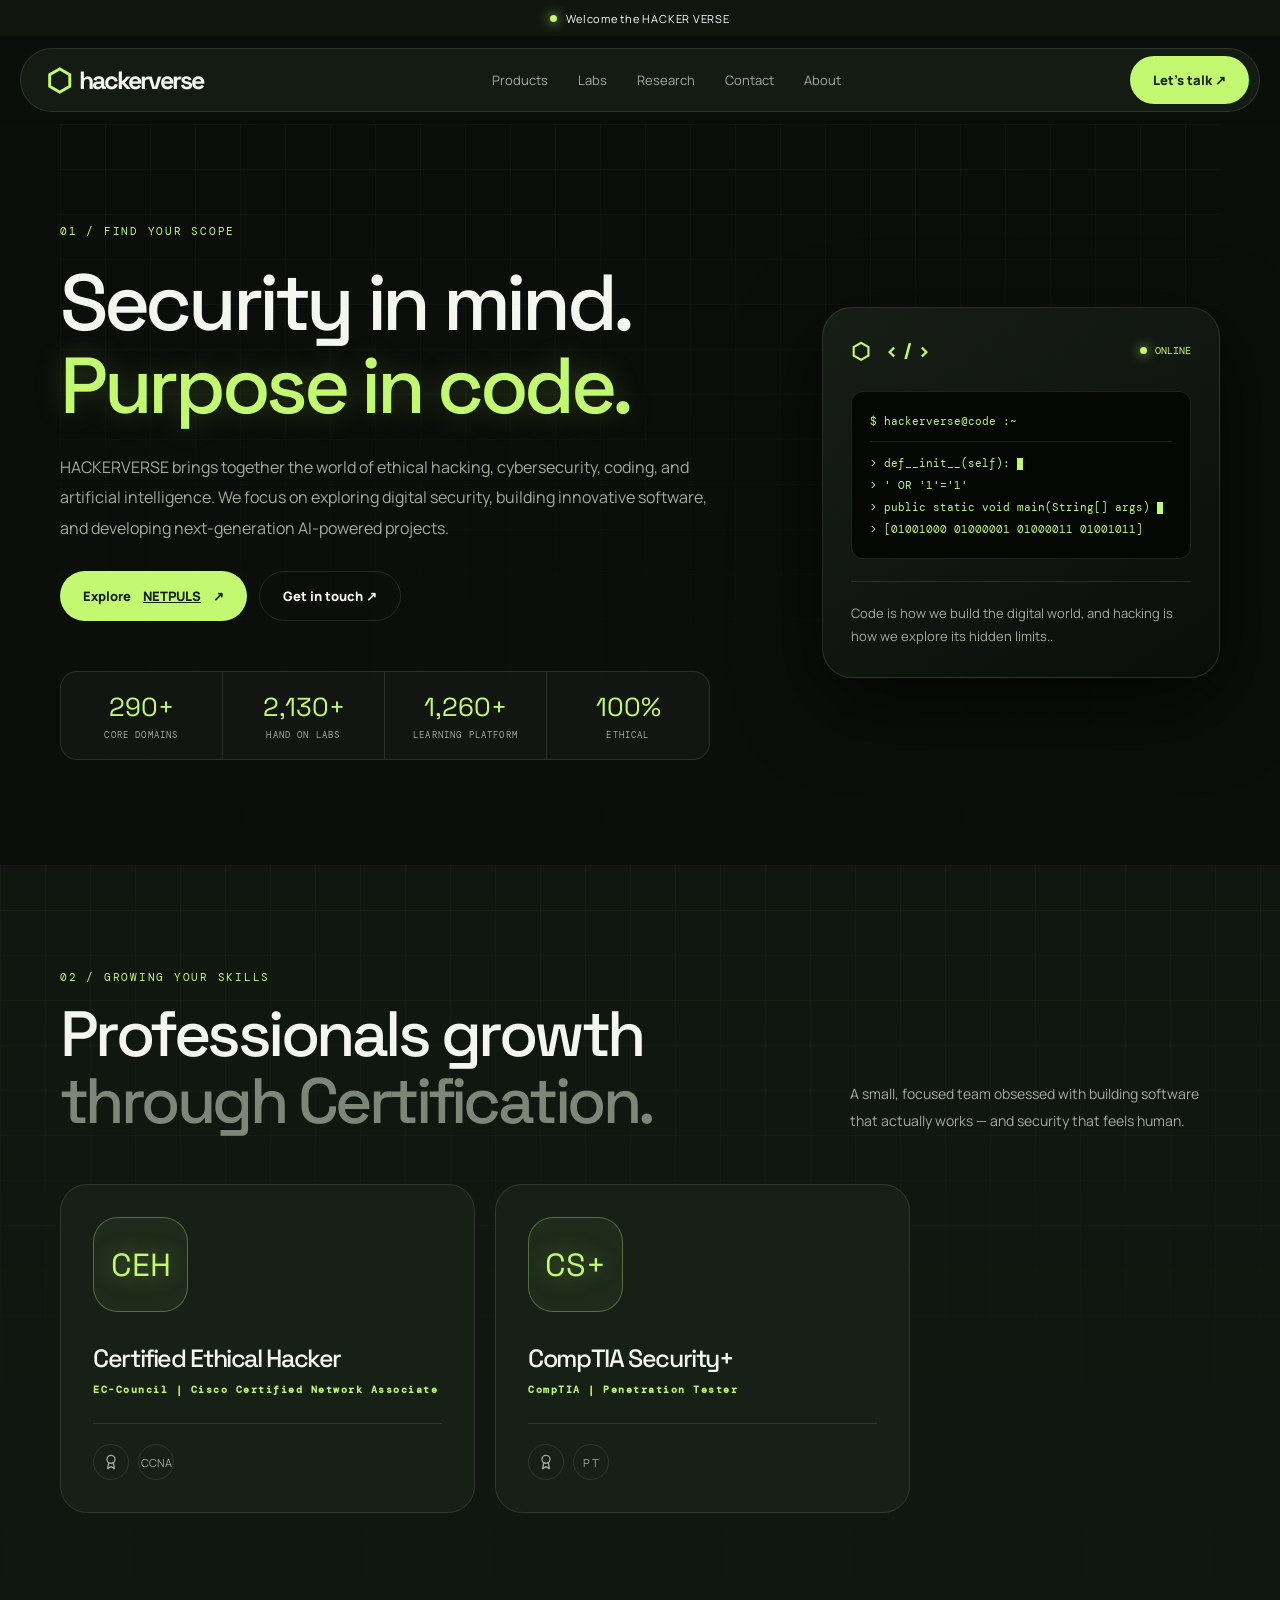
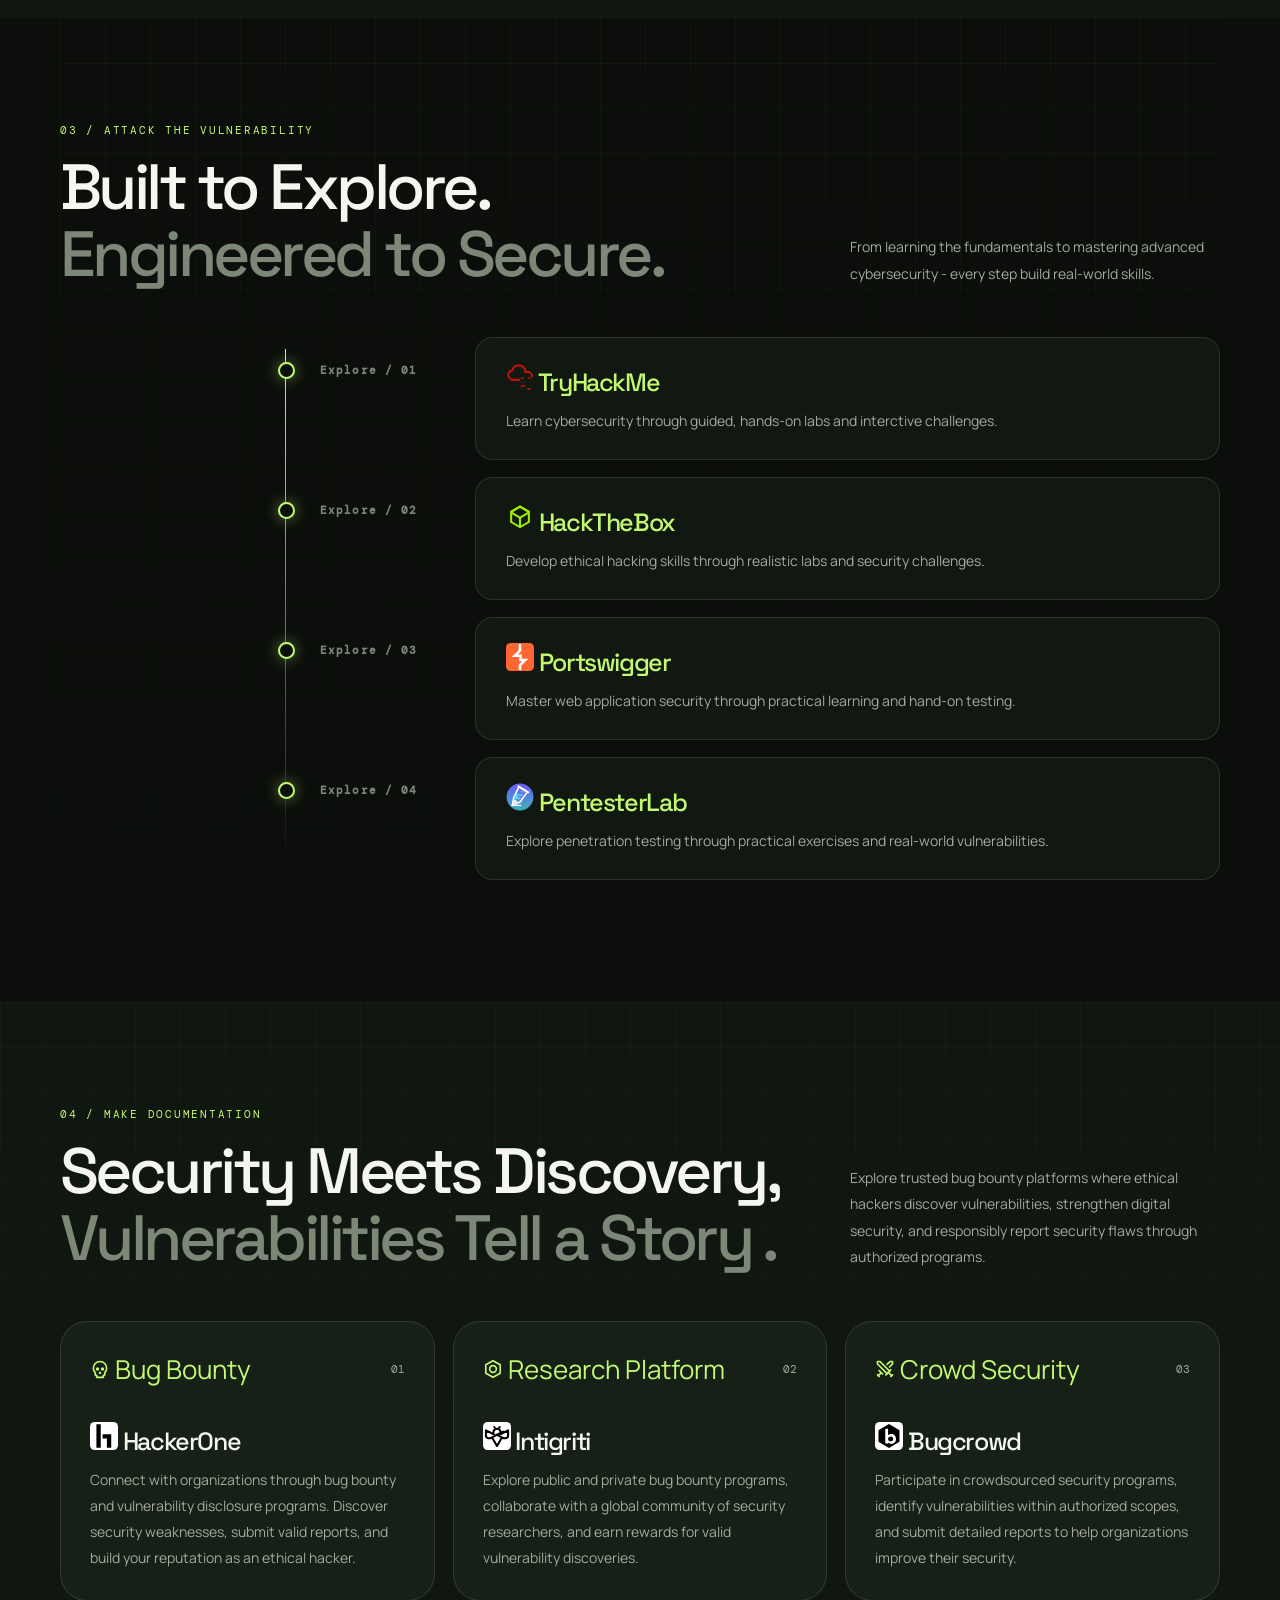
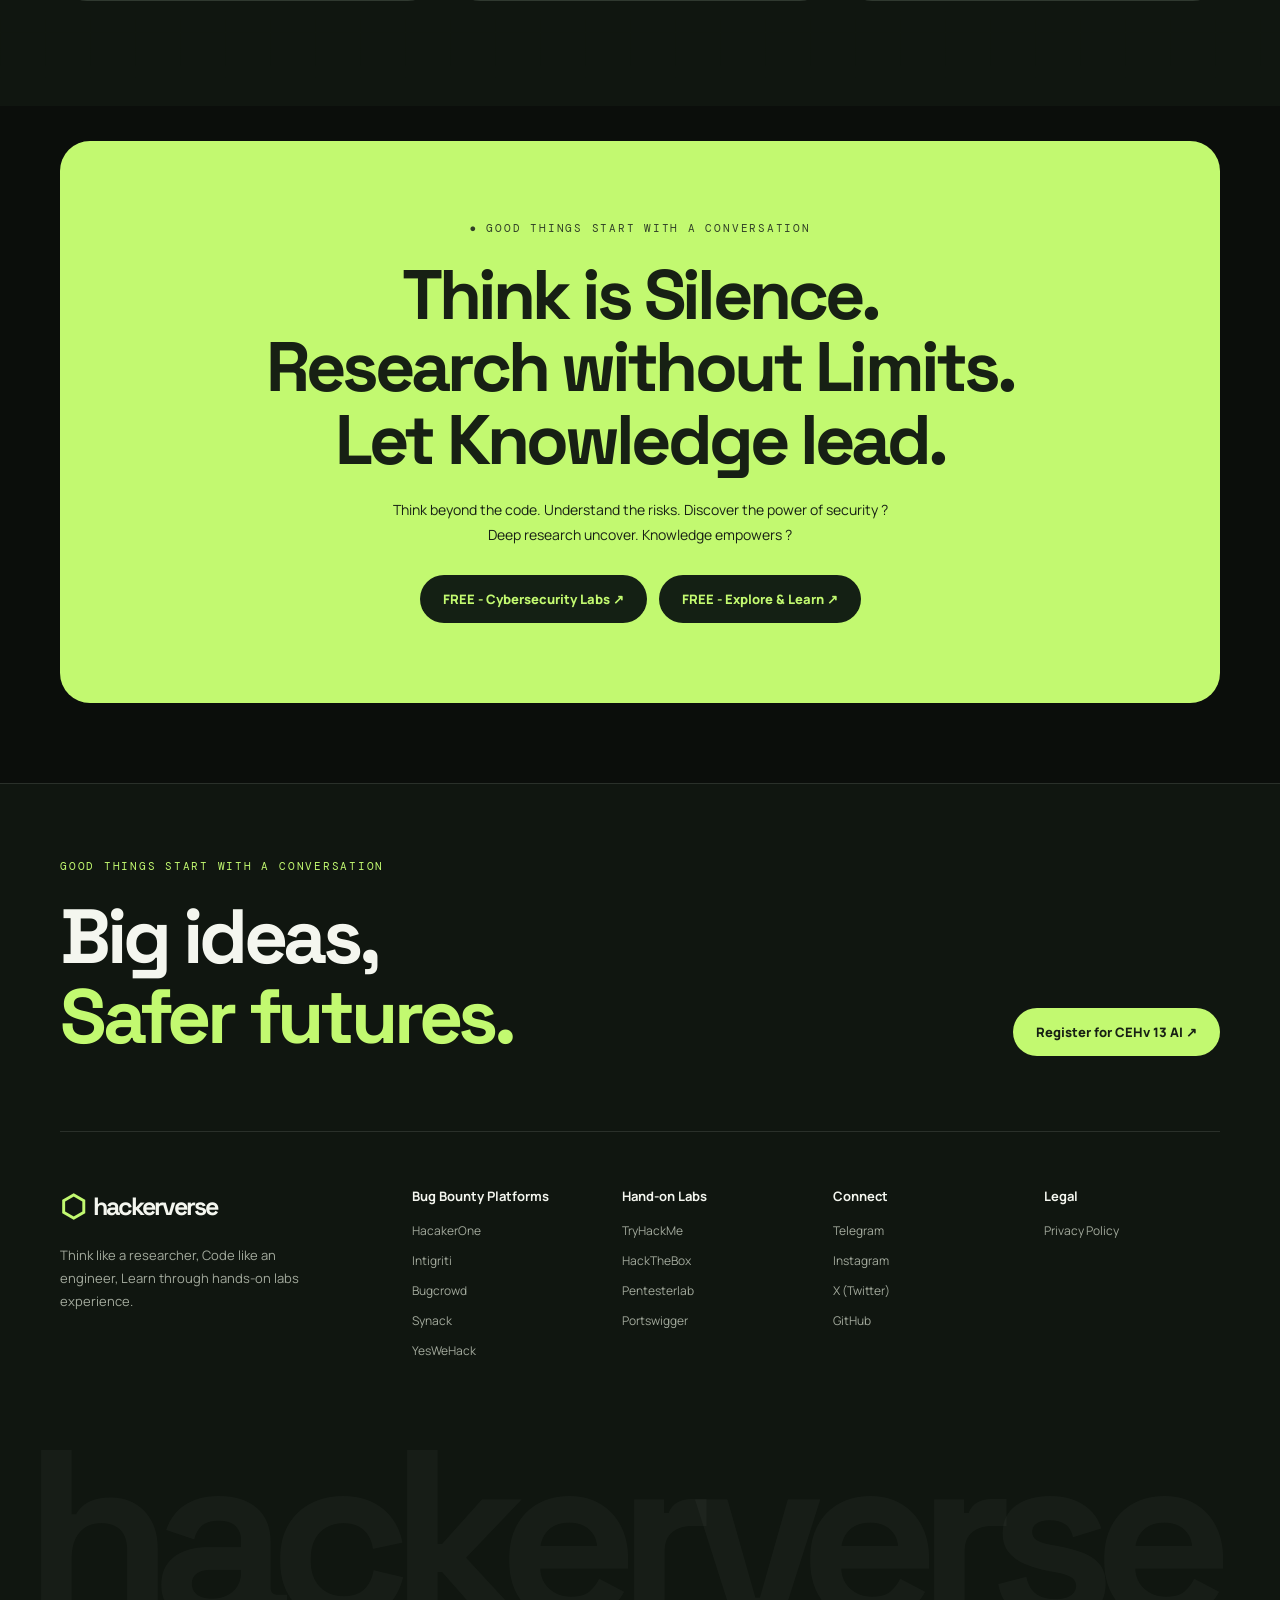
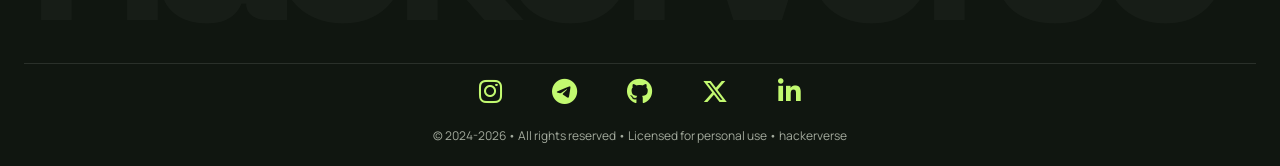
==== index.html @ e8ab925d "Add files via upload" ====
<!DOCTYPE html>
<html lang="en">
<head>
  <meta charset="UTF-8">
  <meta name="viewport" content="width=device-width, initial-scale=1.0">
  <meta name="description" content="Learn about HACKERVERSE — cybersecurity, secure software, our story, values and team.">
  <title>hackerverse</title>
  <link rel="preconnect" href="https://fonts.googleapis.com">
  <link rel="preconnect" href="https://fonts.gstatic.com" crossorigin>
  <link href="https://fonts.googleapis.com/css2?family=DM+Mono:wght@400;500&family=Manrope:wght@400;500;600;700;800&family=Space+Grotesk:wght@400;500;600;700&display=swap" rel="stylesheet">
  <link rel="stylesheet" href="https://cdnjs.cloudflare.com/ajax/libs/font-awesome/6.7.2/css/all.min.css">
  <link rel="stylesheet" href="style.css">
  <link rel="icon" type="image/png" href="logo.jpg">
</head>
<body>
  <!-- Top bar -->
  <div class="scanline"></div>
  <div class="offer-bar"><span class="live-dot"></span>Welcome the HACKER VERSE</span></div>
  <!-- nav bar -->
  <header class="site-header">
    <nav class="navbar">
      <a class="brand" href="#hackerverse.html"><span class="brand-icon">⬡</span>hackerverse</a>
      <div class="nav-links" id="navLinks">
        <a href="#products">Products</a>
        <a href="#journey">Labs</a>
        <a href="#values">Research</a>
        <a href="#social-links">Contact</a>
        <a href="#about">About</a>
      </div>
      <a class="nav-cta" href="page.html">Let's talk ↗</a>
      <button class="menu-toggle" id="menuToggle" aria-label="Toggle navigation" aria-expanded="false">☰</button>
    </nav>
  </header>
      <!-- page 1 Scope -->
  <main id="about">
    <section class="hero section-grid">
      <div class="hero-copy">
        <p class="eyebrow">01 / FIND YOUR SCOPE</p>
        <h1>Security in mind.<br><span>Purpose in code.</span></h1>
        <p class="intro">HACKERVERSE brings together the world of ethical hacking, cybersecurity, 
                         coding, and artificial intelligence. We focus on exploring digital security, 
                         building innovative software, and developing next-generation AI-powered projects.</p>
        <div class="button-row">
          <a class="button primary" href="https://netplus-mu.vercel.app/">Explore<u>NETPULS</u>↗</a>
         <a class="button secondary" href="page.html">Get in touch ↗</a>
        </div>
        <div class="stats">
          <div><strong>290+</strong><small>CORE DOMAINS</small></div>
          <div><strong>2,130+</strong><small>HAND ON LABS</small></div>
          <div><strong>1,260+</strong><small>LEARNING PLATFORM</small></div>
          <div><strong>100%</strong><small>ETHICAL</small></div>
        </div>
      </div>
      <!-- terminal card -->
      <aside class="terminal-card">
        <div class="terminal-top"><div class="terminal-icons"><b>⬡</b><b>&lt; / &gt;</b></div><span class="online"><i></i> ONLINE</span></div>
        <div class="terminal">
          <p class="terminal-title">$ hackerverse@code :~</p>
          <p class="success"><span>&gt;</span> def__init__(self): <i class="cursor"></i></p>
          <p class="success"><span>&gt;</span> ' OR '1'='1' </p>
          <p class="success"><span>&gt;</span> public static void main(String[] args)  <i class="cursor"></i></p>
          <p class="success"><span>&gt;</span> [01001000 01000001 01000011 01001011] </p>
        </div>
        <p class="terminal-note">Code is how we build the digital world, and hacking is how we explore its hidden limits..</p>
      </aside>
    </section>
    <!-- page 2 Skills-->
    <section class="team section" id="team">
      <div class="section-heading">
        <div><p class="eyebrow">02 / GROWING YOUR SKILLS</p><h2> Professionals growth<br><span> through Certification. </span></h2></div>
        <p>A small, focused team obsessed with building software that actually works — and security that feels human.</p>
      </div>
      <div class="team-grid">
        <article class="person-card"><div class="avatar">CEH</div>
          <h3><a href=""> Certified Ethical Hacker</a></h3>
          <p class="role"><strong>EC-Council | Cisco Certified Network Associate</strong></p>
          <div class="social"><a href="https://www.eccouncil.org/train-certify/certified-ethical-hacker-ceh/" download title="Certificate">
              <svg xmlns="http://www.w3.org/2000/svg" width="16" height="16" viewBox="0 0 24 24" fill="none" stroke="currentColor" stroke-width="2" stroke-linecap="round" stroke-linejoin="round">
                <circle cx="12" cy="8" r="6"></circle>
                <path d="M15.477 12.89 17 22l-5-3-5 3 1.523-9.11"></path>
              </svg>
            </a>
            <a href="https://www.cisco.com/site/us/en/learn/training-certifications/exams/list.html" target="_blank">CCNA </a>
          </div>
        </article>
        <article class="person-card"><div class="avatar">CS+</div>
          <h3><a href=""> CompTIA Security+</a></h3>
          <p class="role"><strong>CompTIA | Penetration Tester</strong></p>
          <div class="social"><a href="https://www.comptia.org/en-us/certifications/#all" download title="Certificate">
              <svg xmlns="http://www.w3.org/2000/svg" width="16" height="16" viewBox="0 0 24 24" fill="none" stroke="currentColor" stroke-width="2" stroke-linecap="round" stroke-linejoin="round">
                <circle cx="12" cy="8" r="6"></circle>
                <path d="M15.477 12.89 17 22l-5-3-5 3 1.523-9.11"></path>
              </svg>
            </a>
            <a href="https://cybersecurityguide.org/careers/penetration-tester/" target="_blank">P T</a>
          </div>
        </article>
      </div>
    </section>
    <!-- page 3 Vulnerability -->
    <section class="journey section" id="journey">
      <div class="section-heading"><div><p class="eyebrow">03 / ATTACK THE VULNERABILITY</p><h2>Built to Explore.<br><span>Engineered to Secure.</span></h2></div><p> From learning the fundamentals to mastering advanced cybersecurity - every step build real-world skills.</p></div>
      <div class="timeline">
        <article><time><strong>Explore / 01</strong></time><div><h3><a href="https://tryhackme.com/hacktivities"> <svg width="28" height="28" viewBox="0 0 24 24" fill="none" xmlns="http://www.w3.org/2000/svg">
  <!-- Red Cloud Outline -->
  <path d="M11.5 14.5H6C3.8 14.5 2 12.7 2 10.5C2 8.5 3.5 6.8 5.4 6.5C5.9 3.9 8.2 2 11 2C14.1 2 16.7 4.5 16.7 7.6C16.7 7.7 16.7 7.8 16.7 7.9C17.2 7.7 17.8 7.6 18.4 7.6C20.6 7.6 22.4 9.4 22.4 11.6" stroke="#C11111" stroke-width="1.8" stroke-linecap="round" stroke-linejoin="round"/>
  <!-- Binary Digits -->
  <g font-family="monospace, sans-serif" font-weight="bold" font-size="3.6">
    <text x="12.5" y="13.8" fill="#C11111">10</text>
    <text x="18.2" y="13.8" fill="#C11111">10</text>
    <text x="12.5" y="17.2" fill="#222222">1110</text>
    <text x="12.2" y="20.4" fill="#C11111">0101</text>
    <text x="19.5" y="20.4" fill="#222222">01</text>
    <text x="12.2" y="23.2" fill="#222222">01</text>
    <text x="17.8" y="23.2" fill="#C11111">010</text>
  </g>
</svg> TryHackMe</a></h3>
<p> Learn cybersecurity through guided, hands-on labs and interctive challenges.</p></div></article>

        <article><time><strong>Explore / 02</strong></time><div><h3><a href="https://profile.hackthebox.com/dashboard"> <svg width="28" height="28" viewBox="0 0 24 24" fill="none" xmlns="http://www.w3.org/2000/svg">
  <path d="M12 2L3.5 6.9V16.7L12 21.6L20.5 16.7V6.9L12 2ZM12 4.3L18.2 7.9L12 11.5L5.8 7.9L12 4.3ZM5.3 9.7L11.1 13.1V19.2L5.3 15.8V9.7ZM12.9 19.2V13.1L18.7 9.7V15.8L12.9 19.2Z" fill="#9FEF00"/></svg> HackTheBox</a></h3>
  <p> Develop ethical hacking skills through realistic labs and security challenges.</p></div></article>

        <article><time><strong>Explore / 03</strong></time><div><h3><a href="https://portswigger.net/web-security/all-topics"> <svg width="28" height="28" viewBox="0 0 24 24" fill="none" xmlns="http://www.w3.org/2000/svg">
  <rect width="24" height="24" rx="4" fill="#FF6633"/>
  <path d="M12 2V6.5L7.5 11H12.5V14.5H16.5L12 19V22" stroke="#FFFFFF" stroke-width="2.2" stroke-linecap="square" stroke-linejoin="miter"/></svg> Portswigger</a></h3>
<p> Master web application security through practical learning and hand-on testing.</p></div></article>

        <article><time><strong>Explore / 04</strong></time><div><h3><a href="https://pentesterlab.com/exercises/web-for-pentester"> <svg width="28" height="28" viewBox="0 0 24 24" fill="none" xmlns="http://www.w3.org/2000/svg">
  <defs>
    <linearGradient id="pl_grad" x1="12" y1="0" x2="12" y2="24" gradientUnits="userSpaceOnUse">
      <stop offset="0%" stop-color="#6B57FF"/>
      <stop offset="100%" stop-color="#3DB3B8"/>
    </linearGradient>
  </defs>
  <circle cx="12" cy="12" r="11.5" fill="url(#pl_grad)"/>
  <!-- Pencil/Test tube body -->
  <path d="M11.2 3.2L18.4 7.6L11.8 16.5L5.5 18.6L6.8 12.1L11.2 3.2Z" stroke="#FFFFFF" stroke-width="1.4" stroke-linejoin="round"/>
  <path d="M10.5 2.8L19.1 8" stroke="#FFFFFF" stroke-width="1.6" stroke-linecap="round"/>
  <!-- Liquid -->
  <path d="M8.5 9.2C10.5 8.8 12.2 10.2 14.5 9.8L11.5 14.2C10.5 13.5 9.2 13.5 8.2 14.2L6.8 12.5L8.5 9.2Z" fill="#68D8F8"/>
  <!-- Bubbles -->
  <circle cx="13.2" cy="7.5" r="0.7" fill="#68D8F8"/>
  <circle cx="14.6" cy="7.1" r="0.4" fill="#68D8F8"/>
  <circle cx="10.5" cy="11.2" r="0.7" fill="#5178D3"/>
  <circle cx="12.1" cy="11.6" r="0.9" fill="#5178D3"/>
  <circle cx="10.8" cy="12.8" r="0.5" fill="#5178D3"/>
  <!-- Tip & bottom line -->
  <path d="M7.2 14.2L5.5 18.6L10.2 16.4L9.2 15.2L7.2 14.2Z" fill="#E6E7E8"/>
  <path d="M5.2 19.2H12.5" stroke="#FFFFFF" stroke-width="1.2" stroke-linecap="round"/>
    </svg> PentesterLab</a></h3>
    <p> Explore penetration testing through practical exercises and real-world vulnerabilities.</p></div></article>
      
      </div>
    </section>
    <!-- page 4 Documentation -->
    <section class="values section" id="values">
      <div class="section-heading"><div><p class="eyebrow">04 / MAKE DOCUMENTATION</p><h2>Security Meets Discovery,<br><span>Vulnerabilities Tell a Story .</span>
      </h2></div><p>Explore trusted bug bounty platforms where ethical hackers discover vulnerabilities, strengthen digital security, and responsibly report security flaws through authorized programs.</p></div>
      <div class="values-grid">
        <!-- Skull -->
        <article class="value-card"><div class="value-top"><span><svg width="20" height="20" viewBox="0 0 24 24" fill="none" stroke="currentColor" stroke-width="2" stroke-linecap="round" stroke-linejoin="round">
          <circle cx="9" cy="12" r="1"></circle>
          <circle cx="15" cy="12" r="1"></circle>
          <path d="M8 20v2h8v-2"></path> 
          <path d="m12.5 17-.5-1-.5 1h1z"></path>
          <path d="M16 20a2 2 0 0 0 1.56-3.25 8 8 0 1 0-11.12 0A2 2 0 0 0 8 20"></path>
            </svg> Bug Bounty</span><small>01</small>
          </div>
          <h3><a href="https://hackerone.com/opportunities/all"><svg width="28" height="28" viewBox="0 0 24 24" fill="none" xmlns="http://www.w3.org/2000/svg">
  <rect width="24" height="24" rx="4" fill="#FFFFFF"/>
  <path d="M5.5 2H9.2V22H5.5V2ZM14.5 10.5H18.2V22H14.5V10.5ZM10.8 10.5H14.5V14.2H10.8V10.5Z" fill="#000000"/>
</svg> HackerOne</a>
          </h3><p>Connect with organizations through bug bounty and vulnerability disclosure programs. Discover security weaknesses, submit valid reports, and build your reputation as an ethical hacker.</p>
        </article>
        <!-- Hexagon -->
        <article class="value-card"><div class="value-top"><span><svg width="20" height="20" viewBox="0 0 24 24" fill="none" stroke="currentColor" stroke-width="2" stroke-linecap="round" stroke-linejoin="round">
            <polygon points="12 2 20.66 7 20.66 17 12 22 3.34 17 3.34 7 12 2"></polygon>
            <circle cx="12" cy="12" r="4"></circle>
            </svg> Research Platform</span><small>02</small>
            </div>
            <h3><a href="https://www.intigriti.com/researchers"> <svg width="28" height="28" viewBox="0 0 24 24" fill="none" xmlns="http://www.w3.org/2000/svg">
  <rect width="24" height="24" rx="4" fill="#FFFFFF"/>
  <!-- Antennae -->
  <path d="M9.5 4.2L11 5.8M14.5 4.2L13 5.8" stroke="#000000" stroke-width="1.5" stroke-linecap="round"/>
  <!-- Head & Thorax -->
  <path d="M8.8 10.2C8.8 7.5 10.2 5.8 12 5.8C13.8 5.8 15.2 7.5 15.2 10.2" stroke="#000000" stroke-width="1.8" stroke-linecap="round"/>
  <!-- Wings -->
  <path d="M9.2 10.5L2.5 7.2V11.8C2.5 13.5 4.5 14.5 7.5 13.5" stroke="#000000" stroke-width="1.8" stroke-linecap="round" stroke-linejoin="round"/>
  <path d="M14.8 10.5L21.5 7.2V11.8C21.5 13.5 19.5 14.5 16.5 13.5" stroke="#000000" stroke-width="1.8" stroke-linecap="round" stroke-linejoin="round"/>
  <!-- Body / Abdomen -->
  <path d="M17.2 8.2L7.8 13.2L12 20.5L16.2 13.2L11.5 10.8" stroke="#000000" stroke-width="1.8" stroke-linecap="round" stroke-linejoin="round"/>
</svg> Intigriti</a>
            </h3><p>Explore public and private bug bounty programs, collaborate with a global community of security researchers, and earn rewards for valid vulnerability discoveries.</p>
        </article>
        <!-- Swords -->
        <article class="value-card"><div class="value-top"><span><svg width="20" height="20" viewBox="0 0 24 24" fill="none" stroke="currentColor" stroke-width="2" stroke-linecap="round" stroke-linejoin="round">
            <polyline points="14.5 17.5 3 6 3 3 6 3 17.5 14.5"></polyline>
            <line x1="13" y1="19" x2="19" y2="13"></line>
            <line x1="16" y1="16" x2="20" y2="20"></line>
            <line x1="19" y1="21" x2="21" y2="19"></line>
            <polyline points="14.5 6.5 18 3 21 3 21 6 17.5 9.5"></polyline>
            <line x1="5" y1="14" x2="9" y2="18"></line>
            <line x1="7" y1="17" x2="4" y2="20"></line>
            <line x1="3" y1="19" x2="5" y2="21"></line>
           </svg> Crowd Security</span><small>03</small>
           </div>
           <h3><a href="https://www.bugcrowd.com/resources/"> <svg width="28" height="28" viewBox="0 0 24 24" fill="none" xmlns="http://www.w3.org/2000/svg">
  <rect width="24" height="24" rx="4" fill="#FFFFFF"/>
  <!-- Black Hexagon with Cutout 'b' -->
  <path fill-rule="evenodd" clip-rule="evenodd" d="M12 1.8L21 7V17L12 22.2L3 17V7L12 1.8ZM8.8 5.8V18.5H11.2V17.5C11.8 18.2 12.8 18.7 14 18.7C16.3 18.7 18 16.9 18 14.5C18 12.1 16.3 10.3 14 10.3C12.9 10.3 11.9 10.7 11.2 11.4V5.8H8.8ZM13.5 12.5C14.8 12.5 15.6 13.4 15.6 14.5C15.6 15.6 14.8 16.5 13.5 16.5C12.1 16.5 11.2 15.6 11.2 14.5C11.2 13.4 12.1 12.5 13.5 12.5Z" fill="#000000"/>
</svg> Bugcrowd</a>
           </h3><p>Participate in crowdsourced security programs, identify vulnerabilities within authorized scopes, and submit detailed reports to help organizations improve their security.</p>
        </article>
      </div>
    </section>
    <!-- page 5 card closing -->
    <section class="closing">
      <p class="eyebrow">● GOOD THINGS START WITH A CONVERSATION</p>
      <h2>Think is Silence.<br>Research without Limits.<br>Let Knowledge lead.</h2>
      <p>Think beyond the code. Understand the risks. Discover the power of security ?<br>Deep research uncover. Knowledge empowers ?</p>
      <div class="button-row centered">
        <a class="button dark-button" href="https://labex.io/free-labs/cybersecurity"> FREE - Cybersecurity Labs ↗</a>
        <a class="button dark-button" href="https://tryhackme.com/hacktivities">FREE - Explore & Learn  ↗</a>
      </div>
    </section>
  </main>
  <!-- talking -->
  <footer id="products">
    <div class="footer-top"><div><p class="eyebrow">GOOD THINGS START WITH A CONVERSATION</p>
      <h2>Big ideas,<br><span>Safer futures.</span></h2>
    </div>
        <a class="button primary" href="book.html"  title="Booking CHE">
            Register for CEHv 13 AI ↗</a>
    </div>
  <!-- footer -->
    <div class="footer-grid">
      <div class="footer-about"><a class="brand" href="index.html"><span class="brand-icon">⬡</span>hackerverse</a><p>Think like a researcher, Code like an engineer, Learn through hands-on labs experience.</p></div>
      <div><h4>Bug Bounty Platforms</h4>
                          <a href="https://hackerone.com/opportunities/all">HacakerOne</a>
                          <a href="https://www.intigriti.com/">Intigriti</a>
                          <a href="https://www.bugcrowd.com/products/platform/">Bugcrowd</a>
                          <a href="https://www.synack.com/">Synack</a>
                          <a href="https://www.yeswehack.com/">YesWeHack</a>
      </div>
      <div><h4>Hand-on Labs</h4>
                                <a href="https://tryhackme.com/hacktivities">TryHackMe</a>
                                <a href="https://profile.hackthebox.com/dashboard">HackTheBox </a>
                                <a href="https://pentesterlab.com/exercises/web-for-pentester">Pentesterlab</a>
                                <a href="https://portswigger.net/web-security/all-topics">Portswigger</a>
      </div>
      <div><h4>Connect</h4>
                           <a href="https://web.telegram.org/k/">Telegram</a>
                           <a href="https://www.instagram.com/ch.gaurav19/">Instagram</a>
                           <a href="https://x.com/chandra04g">X (Twitter)</a>
                           <a href="https://github.com/coodingopscli">GitHub</a>
      </div>
      <!--Legal-->
       <div>
        <h4>Legal</h4>
        <a href="#privacy">Privacy Policy</a>
      </div>
      </div>
    <!-- watermark -->
    <div class="watermark">hackerverse</div>
    <!-- social area -->
    <div class="social-area" id="social-links">
      <div class="social-links">
      
        <a href="https://www.instagram.com/ch.gaurav19/" aria-label="Instagram">
          <i class="fa-brands fa-instagram"></i>
        </a>
        <a href="https://web.telegram.org/k/" aria-label="Telegram">
          <i class="fa-brands fa-telegram"></i>
        </a>
        <a href="https://github.com/coodingopscli" aria-label="GitHub">
          <i class="fa-brands fa-github"></i>
        </a>
        <a href="https://x.com/chandra04g" aria-label="Twitter">
          <i class="fa-brands fa-x-twitter"></i>
        </a>
        <a href="https://www.linkedin.com/in/chandra-gaurav-04g/" aria-label="LinkedIn">
          <i class="fa-brands fa-linkedin-in"></i>
        </a>
      </div>
      <!--Footer-->
    </div>
    <div class="copyright">© 2024-2026 • All rights reserved • Licensed for personal use • hackerverse</div>
  </footer>
  <script src="script.js"></script>
</body>
</html>
---- style.css ----
* {
    margin: 0;
    padding: 0;
    box-sizing: border-box;
}

:root {
    --navy: #101610;
    --deep: #0b0e0b;
    --panel: #151c15;
    --ice: #c2f970;
    --white: #f4f6ef;
    --gray: #a3aa9d;
    --line: rgba(255, 255, 255, .11);
}

html {
    scroll-behavior: smooth;
    scroll-padding-top: 110px;
}

body {
    font-family: "Manrope", sans-serif;
    background: var(--deep);
    color: var(--white);
    overflow-x: hidden;
}

a {
    color: inherit;
    text-decoration: none;
}

.scanline {
    position: fixed;
    inset: 0;
    pointer-events: none;
    z-index: 10;
    opacity: .08;
    background: repeating-linear-gradient(
        0deg,
        transparent 0 3px,
        rgba(255,255,255,.08) 4px
    );
}

.offer-bar {
    height: 36px;
    background: #11170f;
    display: flex;
    align-items: center;
    justify-content: center;
    gap: 9px;
    padding: 0 12px;
    font-size: 11px;
    letter-spacing: .07em;
    text-align: center;
    color: #fff;
}

.offer-bar del {
    opacity: .45;
}

.live-dot,
.online i {
    width: 7px;
    height: 7px;
    border-radius: 50%;
    background: var(--ice);
    display: inline-block;
    box-shadow: 0 0 12px var(--ice);
}

.site-header {
    position: sticky;
    top: 0;
    z-index: 20;
    padding: 12px 20px;
    background: rgba(11,14,11,.76);
    backdrop-filter: blur(18px);
}

.navbar {
    max-width: 1240px;
    margin: auto;
    height: 64px;
    border: 1px solid var(--line);
    border-radius: 50px;
    background: rgba(22,29,22,.9);
    display: flex;
    align-items: center;
    justify-content: space-between;
    padding: 0 10px 0 25px;
}

.brand {
    font-family: "Space Grotesk", sans-serif;
    font-size: 25px;
    font-weight: 700;
    letter-spacing: -2px;
    display: flex;
    align-items: center;
    gap: 9px;
}

.brand-icon {
    font-size: 30px;
    color: var(--ice);
}

.nav-links {
    display: flex;
    align-items: center;
    gap: 30px;
}

.nav-links a {
    font-size: 13px;
    color: var(--gray);
    transition: .2s;
}

.nav-links a:hover,
.nav-links .active {
    color: var(--ice);
}

.nav-cta,
.button {
    display: inline-flex;
    align-items: center;
    justify-content: center;
    gap: 12px;
    border-radius: 50px;
    font-size: 13px;
    font-weight: 800;
    padding: 15px 23px;
    transition: .25s;
}

.nav-cta,
.primary {
    background: var(--ice);
    color: #172014;
}

.nav-cta:hover,
.primary:hover {
    background: #fff;
    transform: translateY(-2px);
}

.menu-toggle {
    display: none;
    background: #ffffff12;
    color: white;
    border: 0;
    border-radius: 50%;
    height: 44px;
    width: 44px;
    font-size: 20px;
}

.section-grid,
.section,
.footer-top,
.footer-grid {
    width: min(1160px, calc(100% - 48px));
    margin: auto;
}

.hero {
    padding-top: 100px;
    padding-bottom: 105px;
    display: grid;
    grid-template-columns: 1.4fr .8fr;
    gap: 65px;
    align-items: center;
    position: relative;
}

.hero:before,
.section:before {
    content: "";
    position: absolute;
    inset: 0;
    pointer-events: none;
    background-image:
        linear-gradient(rgba(194,249,112,.035) 1px, transparent 1px),
        linear-gradient(90deg, rgba(194,249,112,.035) 1px, transparent 1px);
    background-size: 45px 45px;
    mask-image: linear-gradient(to bottom, black, transparent);
}

.eyebrow {
    font: 11px "DM Mono", monospace;
    letter-spacing: .16em;
    color: var(--ice);
    margin-bottom: 24px;
}

h1,
h2,
h3 {
    font-family: "Space Grotesk", sans-serif;
    letter-spacing: -.055em;
}

h1 {
    font-size: clamp(48px, 6.2vw, 82px);
    line-height: 1.04;
    font-weight: 500;
}

h1 span {
    color: var(--ice);
    text-shadow: 0 0 30px #c2f97035;
}

.intro {
    max-width: 650px;
    color: var(--gray);
    font-size: 16px;
    line-height: 1.9;
    margin-top: 25px;
}

.button-row {
    display: flex;
    gap: 12px;
    flex-wrap: wrap;
    margin-top: 28px;
}

.secondary,
.light-outline {
    border: 1px solid var(--line);
    color: var(--white);
}

.secondary:hover,
.light-outline:hover {
    border-color: var(--ice);
    color: var(--ice);
}

.stats {
    margin-top: 50px;
    max-width: 650px;
    display: grid;
    grid-template-columns: repeat(4, 1fr);
    border: 1px solid var(--line);
    border-radius: 17px;
    overflow: hidden;
    background: #ffffff08;
}

.stats div {
    text-align: center;
    padding: 18px 8px;
    border-right: 1px solid var(--line);
}

.stats div:last-child {
    border: 0;
}

.stats strong {
    display: block;
    color: var(--ice);
    font: 26px "Space Grotesk";
}

.stats small {
    display: block;
    margin-top: 5px;
    font: 9px "DM Mono";
    letter-spacing: .13em;
    color: var(--gray);
}

.terminal-card {
    padding: 28px;
    border-radius: 30px;
    border: 1px solid var(--line);
    background: linear-gradient(145deg, #171e16, #0b0e0b);
    box-shadow: 0 25px 80px #0008;
}

.terminal-top {
    display: flex;
    justify-content: space-between;
    align-items: center;
    margin-bottom: 25px;
}

.terminal-icons {
    display: flex;
    gap: 15px;
    color: var(--ice);
    font-size: 22px;
}

.online {
    font: 10px "DM Mono";
    color: var(--ice);
    display: flex;
    gap: 8px;
    align-items: center;
}

.terminal {
    padding: 18px;
    border: 1px solid var(--line);
    border-radius: 12px;
    background: #050705;
    font: 11px/2 "DM Mono";
    color: var(--gray);
}

.terminal-title {
    border-bottom: 1px solid var(--line);
    padding-bottom: 9px;
    margin-bottom: 10px;
    color: var(--ice);
}

.terminal p span,
.success {
    color: var(--ice);
}

.terminal-note {
    border-top: 1px solid var(--line);
    margin-top: 22px;
    padding-top: 20px;
    color: var(--gray);
    font-size: 13px;
    line-height: 1.8;
}

.cursor {
    display: inline-block;
    width: 6px;
    height: 12px;
    background: var(--ice);
    vertical-align: middle;
    animation: blink 1s steps(2) infinite;
}

@keyframes blink {
    50% {
        opacity: 0;
    }
}

.section {
    position: relative;
    padding: 105px 0;
}

.team,
.values {
    width: 100%;
    padding-left: max(24px, calc((100% - 1160px) / 2));
    padding-right: max(24px, calc((100% - 1160px) / 2));
    background: #101610;
}

.section-heading {
    display: flex;
    justify-content: space-between;
    align-items: end;
    gap: 35px;
    margin-bottom: 50px;
}

.section-heading .eyebrow {
    margin-bottom: 17px;
}

.section-heading h2 {
    font-size: clamp(42px, 5vw, 64px);
    line-height: 1.04;
    font-weight: 500;
}

.section-heading h2 span {
    color: #7d8778;
}

.section-heading > p {
    max-width: 370px;
    color: var(--gray);
    font-size: 14px;
    line-height: 1.9;
}

.team-grid {
    display: grid;
    grid-template-columns: repeat(2, minmax(0, 1fr));
    gap: 20px;
    max-width: 850px;
}

.person-card,
.value-card {
    border: 1px solid var(--line);
    border-radius: 27px;
    background: #172017;
    padding: 32px;
    transition: .3s;
}

.person-card:hover,
.value-card:hover {
    border-color: #c2f97065;
    transform: translateY(-4px);
}

.avatar {
    width: 95px;
    height: 95px;
    border-radius: 25px;
    display: grid;
    place-items: center;
    border: 1px solid #c2f97055;
    background: #c2f9700d;
    color: var(--ice);
    font: 32px "Space Grotesk";
    margin-bottom: 30px;
    text-shadow: 0 0 25px #c2f97066;
}

.person-card h3,
.value-card h3 {
    font-size: 25px;
    font-weight: 500;
}

.role {
    color: var(--ice);
    font: 10px "DM Mono";
    letter-spacing: .15em;
    margin-top: 9px;
}

.social {
    display: flex;
    gap: 9px;
    border-top: 1px solid var(--line);
    margin-top: 27px;
    padding-top: 20px;
}

.social a {
    width: 36px;
    height: 36px;
    border: 1px solid var(--line);
    border-radius: 50%;
    display: grid;
    place-items: center;
    font-size: 11px;
    color: var(--gray);
}

.social a:hover {
    color: var(--ice);
    border-color: var(--ice);
}

.journey {
    background: var(--deep);
}

.timeline {
    position: relative;
    max-width: 900px;
    margin-left: auto;
}

.timeline:before {
    content: "";
    position: absolute;
    left: -35px;
    top: 12px;
    bottom: 15px;
    width: 1px;
    background: linear-gradient(var(--ice), transparent);
}

.timeline article {
    position: relative;
    display: grid;
    grid-template-columns: 130px 1fr;
    gap: 25px;
    margin-bottom: 17px;
}

.timeline article:before {
    content: "";
    position: absolute;
    left: -42px;
    top: 25px;
    width: 13px;
    height: 13px;
    border: 2px solid var(--ice);
    background: var(--deep);
    border-radius: 50%;
    box-shadow: 0 0 15px #c2f97077;
}

.timeline time {
    font: 11px "DM Mono";
    letter-spacing: .1em;
    color: #7d8778;
    padding-top: 26px;
}

.timeline article > div {
    border: 1px solid var(--line);
    border-radius: 18px;
    background: #111811;
    padding: 25px 30px;
}

.timeline h3 {
    font-size: 25px;
    font-weight: 500;
    color: var(--ice);  
}

.timeline p,
.value-card p {
    color: var(--gray);
    font-size: 14px;
    line-height: 1.85;
    margin-top: 10px;
}

.values-grid {
    display: grid;
    grid-template-columns: repeat(3, 1fr);
    gap: 18px;
}

.value-card {
    padding: 29px;
}

.value-top {
    display: flex;
    align-items: center;
    justify-content: space-between;
    margin-bottom: 35px;
    color: var(--ice);
    font-size: 26px;
}

.value-top small {
    font: 11px "DM Mono";
    color: var(--gray);
}

.closing {
    margin: 35px auto 80px;
    width: min(1160px, calc(100% - 48px));
    padding: 80px 25px;
    text-align: center;
    border-radius: 30px;
    background: var(--ice);
    color: #172014;
}

.closing .eyebrow {
    color: #314027;
}

.closing h2 {
    font-size: clamp(42px, 6vw, 70px);
    line-height: 1.04;
}

.closing > p:not(.eyebrow) {
    margin-top: 20px;
    line-height: 1.8;
    font-size: 14px;
}

.centered {
    justify-content: center;
}

.dark-button {
    background: #142014;
    color: var(--ice);
}

.dark-button:hover {
    background: #000;
    color: var(--ice);
}

.light-outline {
    border-color: #263522;
    color: #172014;
}

footer {
    background: #101610;
    border-top: 1px solid var(--line);
    padding: 0 24px;
}

.footer-top,
.footer-grid {
    width: min(1160px, 100%);
}

.footer-top {
    padding: 75px 0;
    display: flex;
    align-items: end;
    justify-content: space-between;
    gap: 30px;
    border-bottom: 1px solid var(--line);
}

.footer-top h2 {
    font-size: clamp(48px, 6vw, 80px);
    line-height: 1.03;
}

.footer-top h2 span {
    color: var(--ice);
}

.footer-grid {
    display: grid;
    grid-template-columns: 1.8fr repeat(4, 1fr);
    gap: 35px;
    padding: 55px 0;
}

.footer-grid h4 {
    font-size: 13px;
    margin-bottom: 17px;
}

.footer-grid > div > a:not(.brand) {
    display: block;
    color: var(--gray);
    font-size: 12px;
    margin: 13px 0;
}

.footer-grid a:hover {
    color: var(--ice);
}

.footer-about p {
    max-width: 260px;
    color: var(--gray);
    font-size: 13px;
    line-height: 1.8;
    margin: 18px 0;
}

.footer-about > a:last-child {
    font-size: 11px !important;
    overflow-wrap: anywhere;
}

.watermark {
    font: 700 clamp(90px, 19vw, 250px)/.9 "Space Grotesk";
    letter-spacing: -.09em;
    color: #ffffff08;
    border-bottom: 1px solid var(--line);
    padding-bottom: 18px;
}

.copyright {
    width: min(1160px, 100%);
    margin: auto;
    padding: 22px 0;
    color: var(--gray);
    font-size: 12px;
    align-items: center;
    display: flex;
    justify-content: center;
}

.chat-button {
    position: fixed;
    right: 25px;
    bottom: 25px;
    width: 55px;
    height: 55px;
    border: 0;
    border-radius: 50%;
    background: var(--ice);
    color: #172014;
    font-size: 25px;
    box-shadow: 0 8px 30px #c2f97030;
    cursor: pointer;
}

/* Tablet Responsive */

@media (max-width: 850px) {
    .nav-links {
        gap: 15px;
    }

    .nav-links a {
        font-size: 11px;
    }

    .hero {
        grid-template-columns: 1fr;
        gap: 35px;
    }

    .terminal-card {
        max-width: 600px;
    }

    .footer-grid {
        grid-template-columns: repeat(2, 1fr);
    }

    .footer-about {
        grid-column: span 2;
    }

    .values-grid {
        grid-template-columns: 1fr 1fr;
    }
}

/* Mobile Responsive */

@media (max-width: 650px) {
    .site-header {
        padding: 10px 12px;
    }

    .navbar {
        height: 58px;
        padding-left: 18px;
    }

    .nav-links {
        display: none;
        position: absolute;
        top: 72px;
        left: 12px;
        right: 12px;
        padding: 22px;
        border: 1px solid var(--line);
        border-radius: 22px;
        background: #101610;
        flex-direction: column;
        align-items: stretch;
        gap: 5px;
    }

    .nav-links.open {
        display: flex;
    }

    .nav-links a {
        padding: 12px;
        font-size: 14px;
    }

    .nav-cta {
        display: none;
    }

    .menu-toggle {
        display: block;
    }

    .section-grid,
    .section,
    .closing {
        width: calc(100% - 36px);
    }

    .hero {
        padding-top: 65px;
        padding-bottom: 65px;
    }

    .intro {
        font-size: 14px;
    }

    .stats {
        grid-template-columns: repeat(2, 1fr);
    }

    .stats div:nth-child(2) {
        border-right: 0;
    }

    .stats div:nth-child(-n+2) {
        border-bottom: 1px solid var(--line);
    }

    .section {
        padding: 75px 0;
    }

    .team,
    .values {
        padding-left: 18px;
        padding-right: 18px;
    }

    .section-heading {
        display: block;
        margin-bottom: 35px;
    }

    .section-heading > p {
        margin-top: 20px;
    }

    .team-grid,
    .values-grid {
        grid-template-columns: 1fr;
    }

    .timeline {
        margin-left: 28px;
    }

    .timeline article {
        grid-template-columns: 1fr;
        gap: 8px;
    }

    .timeline time {
        padding-top: 0;
    }

    .timeline article > div {
        padding: 22px;
    }

    .timeline:before {
        left: -20px;
    }

    .timeline article:before {
        left: -27px;
        top: 4px;
    }

    .closing {
        margin: 20px auto 55px;
        padding: 60px 18px;
    }

    .footer-top {
        display: block;
        padding: 55px 0;
    }

    .footer-top .button {
        margin-top: 25px;
    }

    .footer-grid {
        gap: 30px 20px;
        padding: 40px 0;
    }

    .footer-about {
        grid-column: span 2;
    }

    .watermark {
        font-size: 22vw;
    }

    .terminal-card {
        padding: 20px;
    }

    .offer-bar {
        font-size: 9px;
        letter-spacing: 0;
    }

    .button {
        font-size: 11px;
        padding: 14px 17px;
    }
}

/* Animation */

.reveal {
    opacity: 0;
    transform: translateY(22px);
    transition: opacity .7s ease, transform .7s ease;
}

.reveal.visible {
    opacity: 1;
    transform: translateY(0);
}

/* Reduced Motion */

@media (prefers-reduced-motion: reduce) {
    html {
        scroll-behavior: auto;
    }

    .reveal {
        opacity: 1;
        transform: none;
        transition: none;
    }
}

.social-links {
    display: flex;
    flex-direction: row;
    flex-wrap: nowrap;
    align-items: center;
    justify-content: center;
    gap: 50px;
    margin-top: 15px;
   
}
.social-links a {
    display: inline-flex;
    align-items: center;
    justify-content: center;
    color: var(--ice);
    font-size: 26px;
    text-decoration: none;
    transition: 0.3s;
}

.social-links a i:hover {
    color: var(--white);
    transform: translateY(-4px);
}
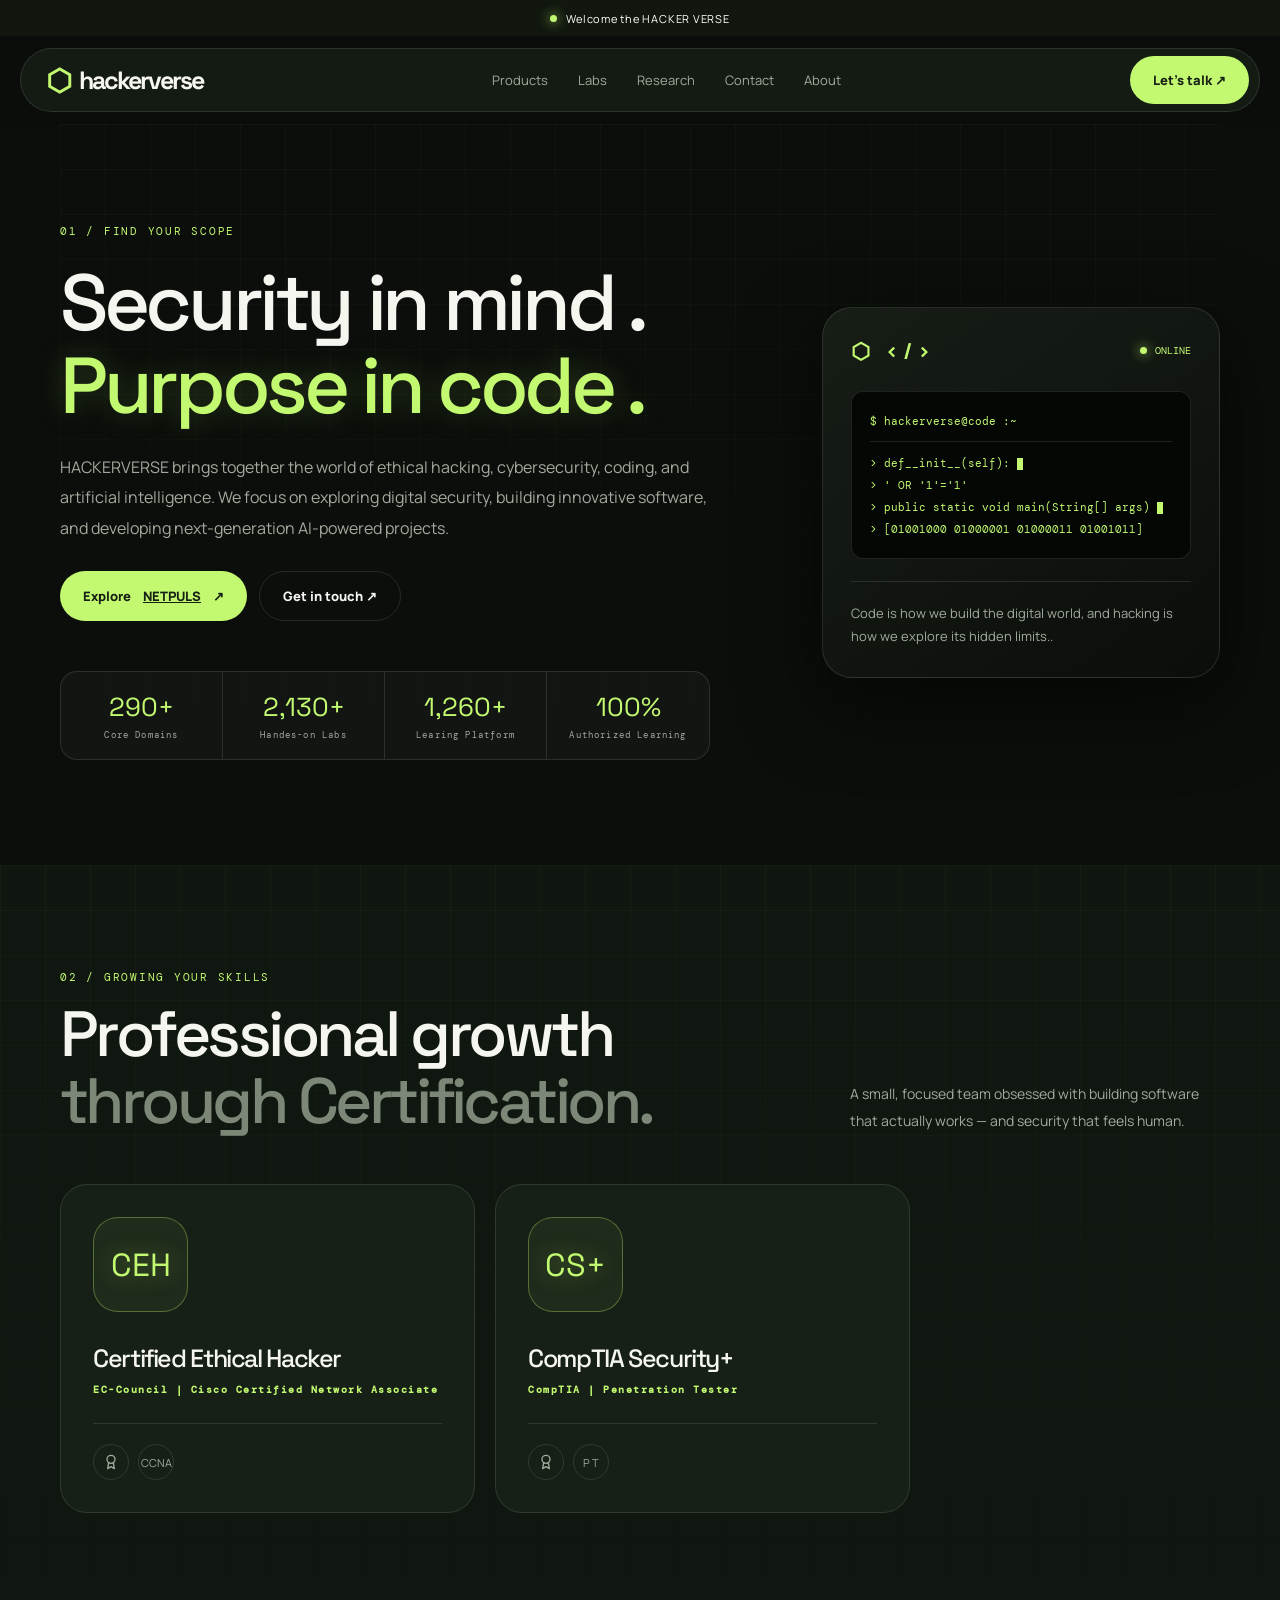
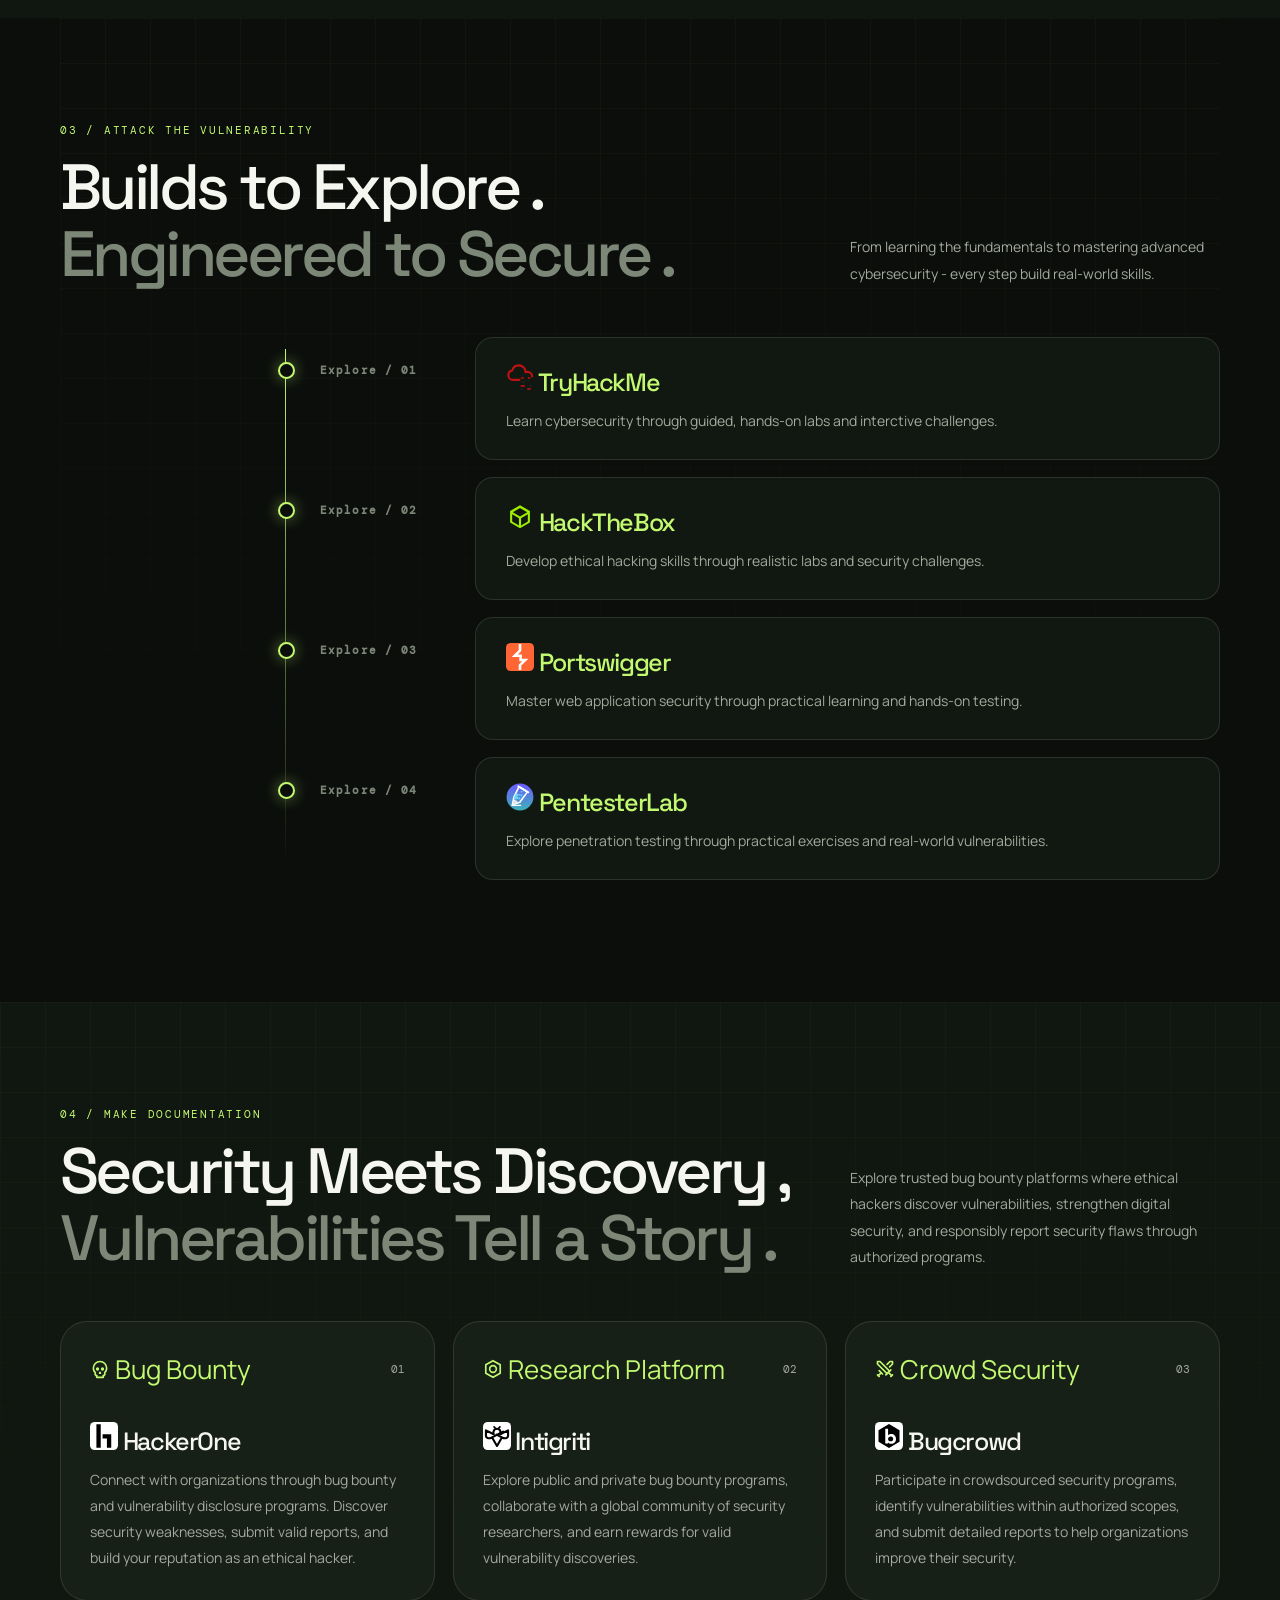
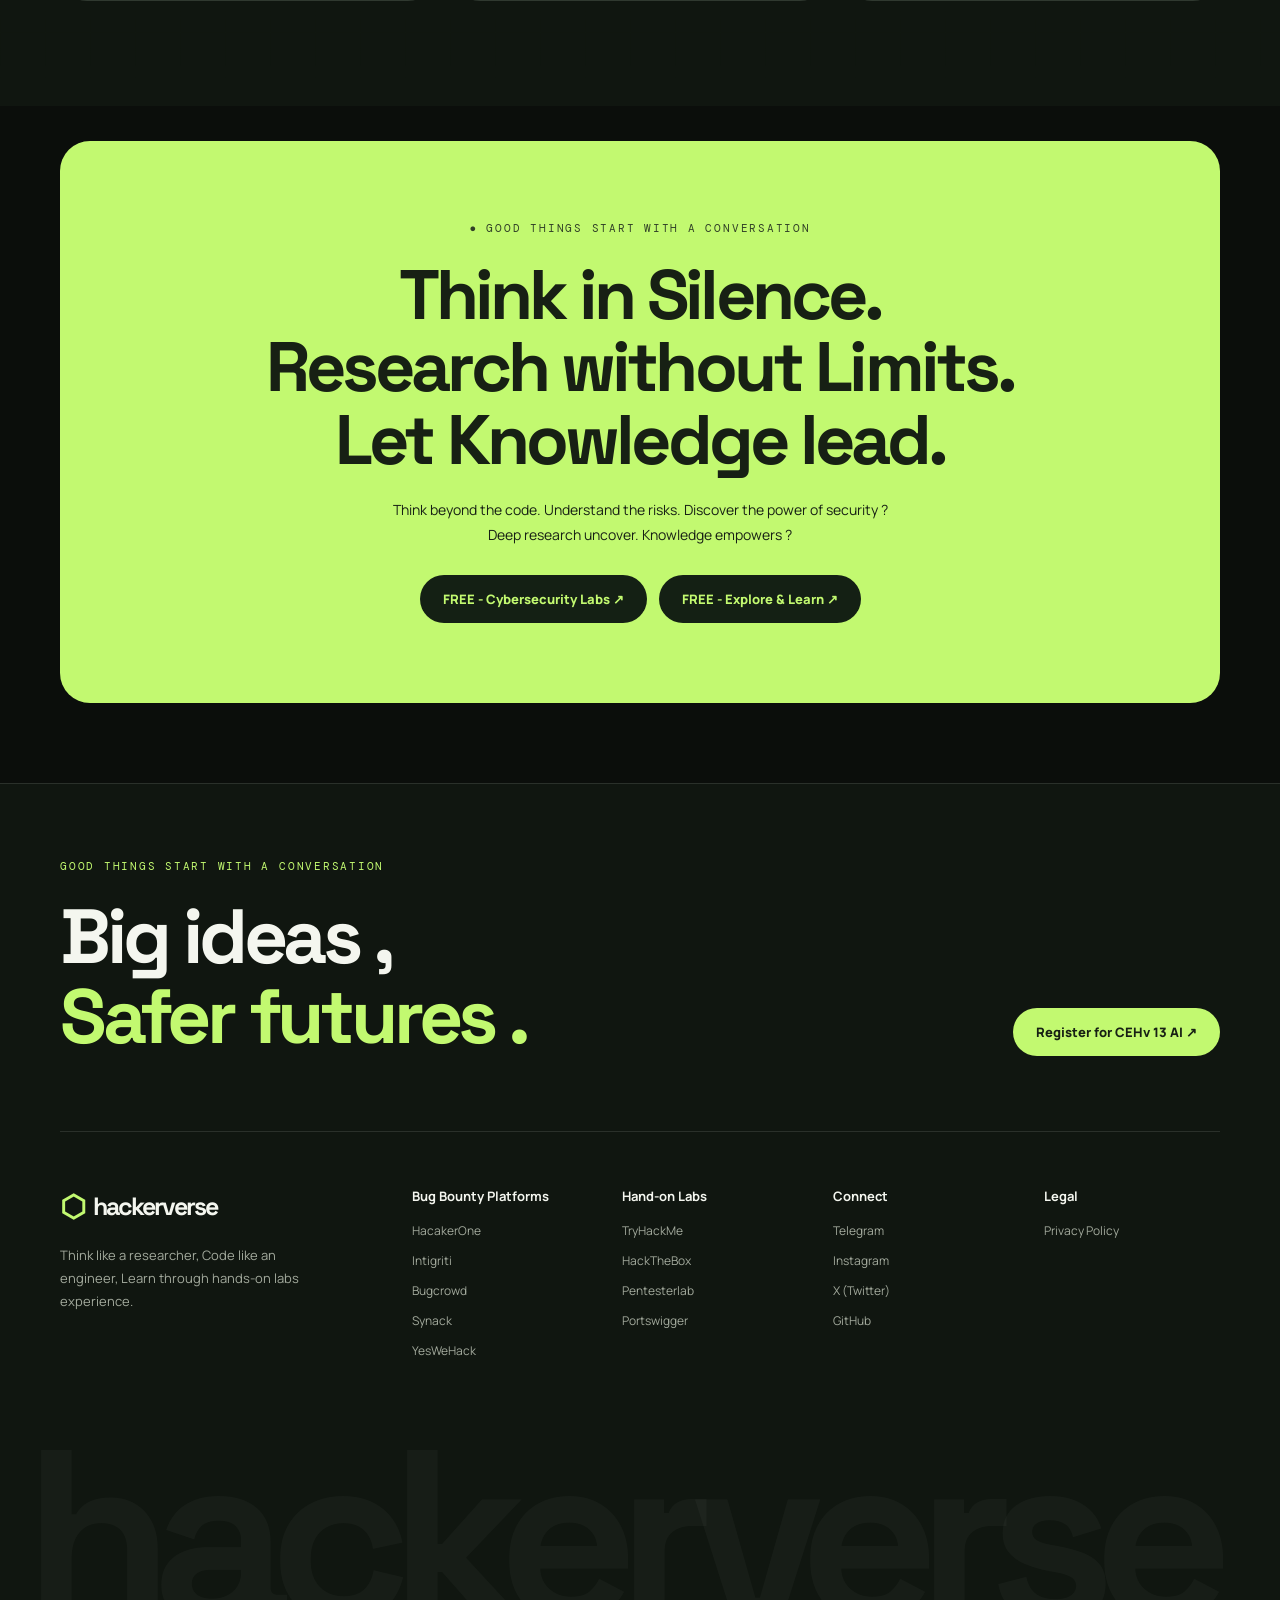
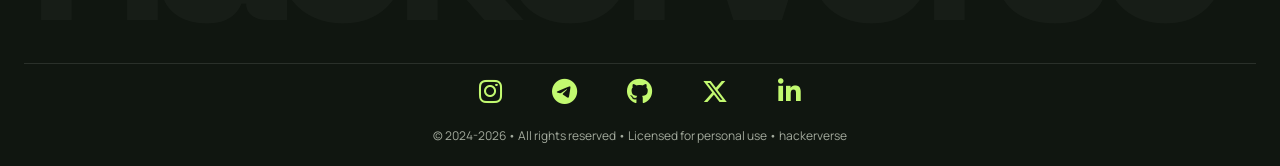
==== commit 3e0f96ac: "index" ====
--- a/index.html
+++ b/index.html
@@ -36,7 +36,7 @@
     <section class="hero section-grid">
       <div class="hero-copy">
         <p class="eyebrow">01 / FIND YOUR SCOPE</p>
-        <h1>Security in mind.<br><span>Purpose in code.</span></h1>
+        <h1>Security in mind .<br><span>Purpose in code .</span></h1>
         <p class="intro">HACKERVERSE brings together the world of ethical hacking, cybersecurity, 
                          coding, and artificial intelligence. We focus on exploring digital security, 
                          building innovative software, and developing next-generation AI-powered projects.</p>
@@ -45,10 +45,10 @@
          <a class="button secondary" href="page.html">Get in touch ↗</a>
         </div>
         <div class="stats">
-          <div><strong>290+</strong><small>CORE DOMAINS</small></div>
-          <div><strong>2,130+</strong><small>HAND ON LABS</small></div>
-          <div><strong>1,260+</strong><small>LEARNING PLATFORM</small></div>
-          <div><strong>100%</strong><small>ETHICAL</small></div>
+          <div><strong>290+</strong><small>Core Domains</small></div>
+          <div><strong>2,130+</strong><small>Handes-on Labs</small></div>
+          <div><strong>1,260+</strong><small>Learing Platform</small></div>
+          <div><strong>100%</strong><small>Authorized Learning</small></div>
         </div>
       </div>
       <!-- terminal card -->
@@ -67,7 +67,7 @@
     <!-- page 2 Skills-->
     <section class="team section" id="team">
       <div class="section-heading">
-        <div><p class="eyebrow">02 / GROWING YOUR SKILLS</p><h2> Professionals growth<br><span> through Certification. </span></h2></div>
+        <div><p class="eyebrow">02 / GROWING YOUR SKILLS</p><h2> Professional growth<br><span> through Certification. </span></h2></div>
         <p>A small, focused team obsessed with building software that actually works — and security that feels human.</p>
       </div>
       <div class="team-grid">
@@ -99,7 +99,7 @@
     </section>
     <!-- page 3 Vulnerability -->
     <section class="journey section" id="journey">
-      <div class="section-heading"><div><p class="eyebrow">03 / ATTACK THE VULNERABILITY</p><h2>Built to Explore.<br><span>Engineered to Secure.</span></h2></div><p> From learning the fundamentals to mastering advanced cybersecurity - every step build real-world skills.</p></div>
+      <div class="section-heading"><div><p class="eyebrow">03 / ATTACK THE VULNERABILITY</p><h2>Builds  to Explore .<br><span>Engineered to Secure .</span></h2></div><p> From learning the fundamentals to mastering advanced cybersecurity - every step build real-world skills.</p></div>
       <div class="timeline">
         <article><time><strong>Explore / 01</strong></time><div><h3><a href="https://tryhackme.com/hacktivities"> <svg width="28" height="28" viewBox="0 0 24 24" fill="none" xmlns="http://www.w3.org/2000/svg">
   <!-- Red Cloud Outline -->
@@ -124,7 +124,7 @@
         <article><time><strong>Explore / 03</strong></time><div><h3><a href="https://portswigger.net/web-security/all-topics"> <svg width="28" height="28" viewBox="0 0 24 24" fill="none" xmlns="http://www.w3.org/2000/svg">
   <rect width="24" height="24" rx="4" fill="#FF6633"/>
   <path d="M12 2V6.5L7.5 11H12.5V14.5H16.5L12 19V22" stroke="#FFFFFF" stroke-width="2.2" stroke-linecap="square" stroke-linejoin="miter"/></svg> Portswigger</a></h3>
-<p> Master web application security through practical learning and hand-on testing.</p></div></article>
+<p> Master web application security through practical learning and hands-on testing.</p></div></article>
 
         <article><time><strong>Explore / 04</strong></time><div><h3><a href="https://pentesterlab.com/exercises/web-for-pentester"> <svg width="28" height="28" viewBox="0 0 24 24" fill="none" xmlns="http://www.w3.org/2000/svg">
   <defs>
@@ -155,7 +155,7 @@
     </section>
     <!-- page 4 Documentation -->
     <section class="values section" id="values">
-      <div class="section-heading"><div><p class="eyebrow">04 / MAKE DOCUMENTATION</p><h2>Security Meets Discovery,<br><span>Vulnerabilities Tell a Story .</span>
+      <div class="section-heading"><div><p class="eyebrow">04 / MAKE DOCUMENTATION</p><h2>Security Meets Discovery ,<br><span>Vulnerabilities Tell a Story .</span>
       </h2></div><p>Explore trusted bug bounty platforms where ethical hackers discover vulnerabilities, strengthen digital security, and responsibly report security flaws through authorized programs.</p></div>
       <div class="values-grid">
         <!-- Skull -->
@@ -217,7 +217,7 @@
     <!-- page 5 card closing -->
     <section class="closing">
       <p class="eyebrow">● GOOD THINGS START WITH A CONVERSATION</p>
-      <h2>Think is Silence.<br>Research without Limits.<br>Let Knowledge lead.</h2>
+      <h2>Think in Silence.<br>Research without Limits.<br>Let Knowledge lead.</h2>
       <p>Think beyond the code. Understand the risks. Discover the power of security ?<br>Deep research uncover. Knowledge empowers ?</p>
       <div class="button-row centered">
         <a class="button dark-button" href="https://labex.io/free-labs/cybersecurity"> FREE - Cybersecurity Labs ↗</a>
@@ -228,7 +228,7 @@
   <!-- talking -->
   <footer id="products">
     <div class="footer-top"><div><p class="eyebrow">GOOD THINGS START WITH A CONVERSATION</p>
-      <h2>Big ideas,<br><span>Safer futures.</span></h2>
+      <h2>Big ideas ,<br><span>Safer futures .</span></h2>
     </div>
         <a class="button primary" href="book.html"  title="Booking CHE">
             Register for CEHv 13 AI ↗</a>
